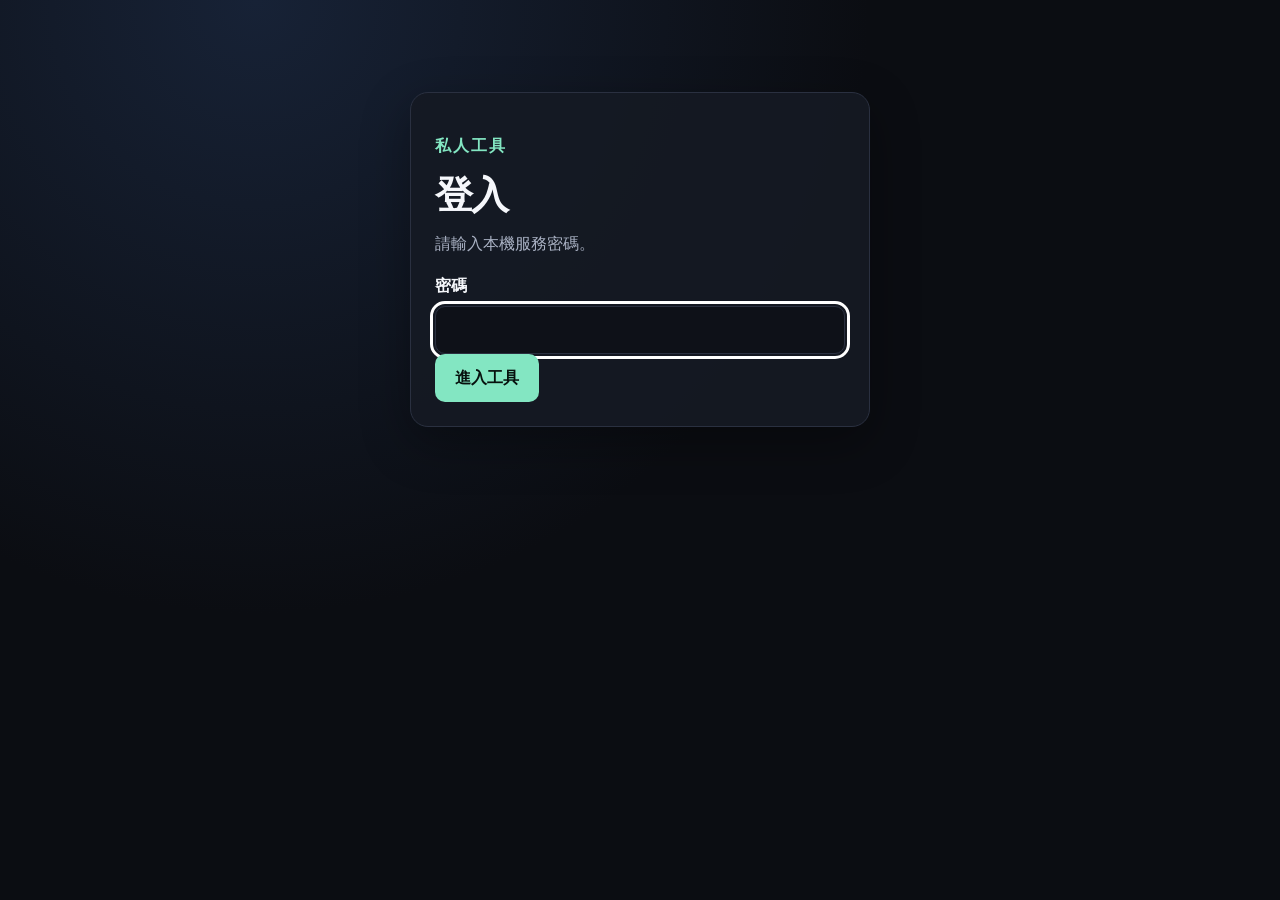
==== frontend/login.html @ b808dbd3 "feat: split static frontend and local API" ====
<!doctype html>
<html lang="zh-Hant">
<head>
  <meta charset="utf-8">
  <meta name="viewport" content="width=device-width,initial-scale=1">
  <title>登入｜YouTube 歌曲轉調工具</title>
  <link rel="stylesheet" href="styles.css">
</head>
<body><main class="shell narrow">
  <section class="card">
    <p class="eyebrow">私人工具</p>
    <h1>登入</h1>
    <p class="muted">請輸入本機服務密碼。</p>
    <form id="login-form">
      <label for="password">密碼</label>
      <input id="password" name="password" type="password" required autofocus autocomplete="current-password">
      <button type="submit">進入工具</button>
    </form>
    <p id="login-status" class="status hidden" role="alert" aria-live="polite"></p>
  </section>
</main>
<script src="config.js"></script>
<script src="auth.js" defer></script>
</body>
</html>
---- frontend/styles.css ----
:root { color-scheme:dark; --bg:#0b0d12; --card:#151923; --line:#2a3040; --text:#f5f7fb; --muted:#aab2c4; --accent:#83e6c2; --danger:#ff9a9a; }
* { box-sizing:border-box; }
body { margin:0; min-height:100vh; background:radial-gradient(circle at 20% 0,#172236 0,var(--bg) 45%); color:var(--text); font:16px/1.6 system-ui,-apple-system,sans-serif; }
.shell { width:min(900px,calc(100% - 32px)); margin:0 auto; padding:64px 0; }
.narrow { width:min(460px,calc(100% - 32px)); }
.page-header { display:flex; align-items:flex-start; justify-content:space-between; gap:24px; }
h1 { margin:.1em 0; font-size:clamp(2rem,7vw,4rem); line-height:1.05; letter-spacing:-.04em; }
.narrow h1 { font-size:2.4rem; }
.eyebrow { color:var(--accent); font-weight:700; letter-spacing:.12em; text-transform:uppercase; }
.lede,.muted,.notice { color:var(--muted); }
.card,.status { margin-top:28px; padding:24px; background:color-mix(in srgb,var(--card) 92%,transparent); border:1px solid var(--line); border-radius:18px; box-shadow:0 16px 50px #0005; }
label { display:block; margin-bottom:8px; font-weight:700; }
.input-row { display:grid; grid-template-columns:1fr auto; gap:12px; }
input,button { min-height:48px; border-radius:10px; border:1px solid var(--line); font:inherit; }
input { width:100%; padding:0 14px; background:#0e1118; color:var(--text); }
button { padding:0 20px; border:0; background:var(--accent); color:#07110e; font-weight:800; cursor:pointer; }
button:focus-visible,input:focus-visible { outline:3px solid #fff; outline-offset:2px; }
button:disabled { cursor:wait; opacity:.5; }
.secondary { background:#222a37; color:var(--text); border:1px solid var(--line); }
.compact { min-height:40px; margin-top:16px; white-space:nowrap; }
.notice { margin:14px 0 0; font-size:.88rem; }
.error { color:var(--danger); }
.success { border-color:var(--accent); }
.hidden { display:none; }
.song-head { display:grid; grid-template-columns:160px 1fr; gap:20px; align-items:center; }
.song-head img { display:block; width:160px; aspect-ratio:16/9; object-fit:cover; border-radius:12px; }
h2 { margin:0; line-height:1.25; }
.song-head p { margin:.35rem 0; }
.key-summary { display:grid; grid-template-columns:repeat(2,1fr); gap:12px; margin:24px 0 8px; }
.key-summary div { padding:16px; border:1px solid var(--line); border-radius:12px; }
.key-summary span,.key-summary strong { display:block; }
.key-summary span { color:var(--muted); font-size:.85rem; }
.key-summary strong { font-size:1.35rem; }
.shift-grid { display:grid; grid-template-columns:repeat(2,1fr); gap:10px; margin-top:24px; }
.shift-button { display:flex; justify-content:space-between; align-items:center; gap:12px; background:#222a37; color:var(--text); border:1px solid var(--line); text-align:left; }
.shift-button:hover { border-color:var(--accent); }
.downloads { display:grid; gap:10px; margin-top:20px; }
.download { display:block; width:100%; padding:13px 16px; background:var(--accent); color:#07110e; font-weight:800; text-align:center; }
@media (max-width:640px) { .shell { padding:36px 0; } .page-header { display:block; } .input-row { grid-template-columns:1fr; } button { width:100%; } .compact { width:auto; } }
@media (max-width:640px) { .song-head { grid-template-columns:1fr; } .song-head img { width:100%; } .shift-grid { grid-template-columns:1fr; } }
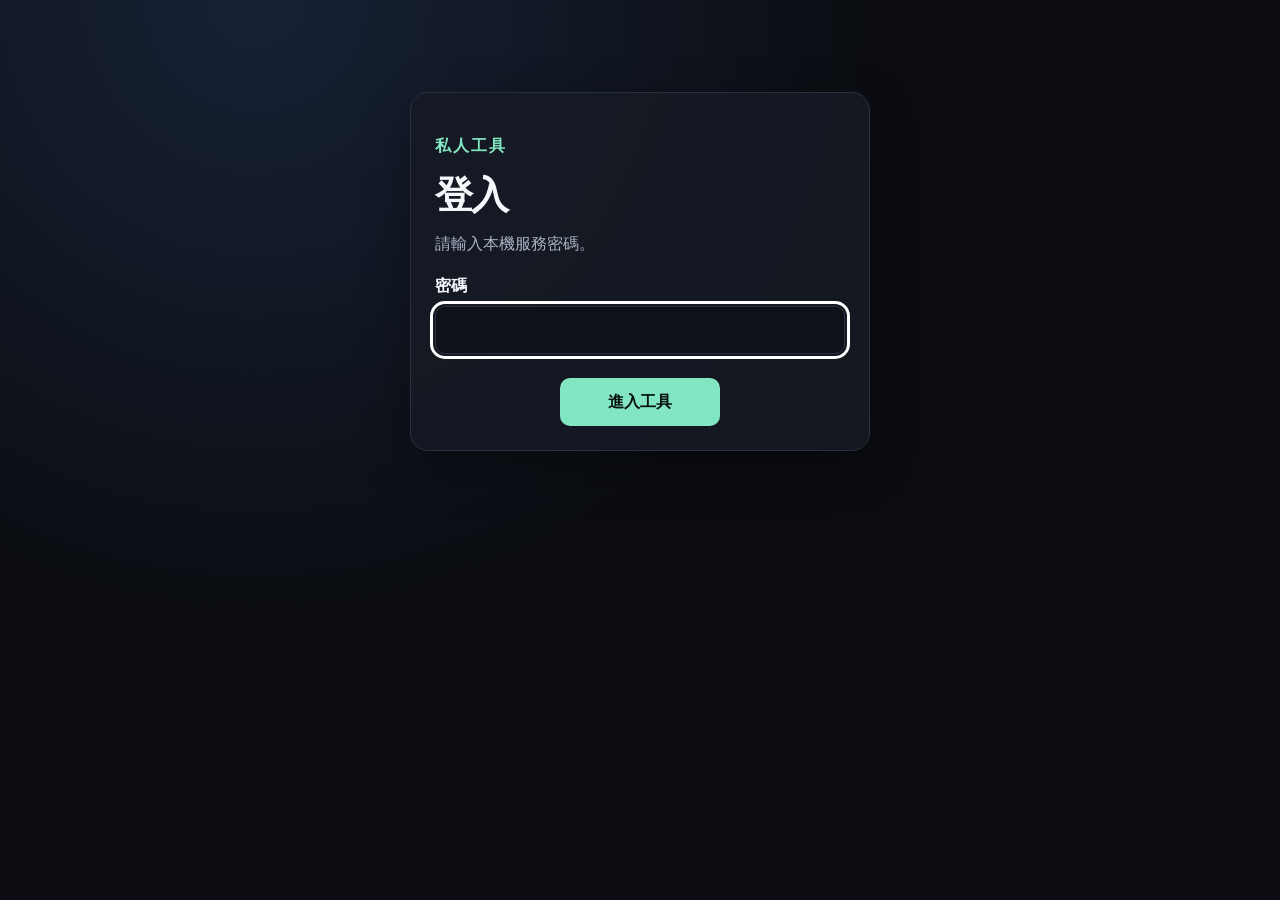
==== commit 57e83b24: "refactor: prepare extensible audio pipeline" ====
--- a/frontend/login.html
+++ b/frontend/login.html
@@ -14,7 +14,7 @@
     <form id="login-form">
       <label for="password">密碼</label>
       <input id="password" name="password" type="password" required autofocus autocomplete="current-password">
-      <button type="submit">進入工具</button>
+      <button class="login-submit" type="submit">進入工具</button>
     </form>
     <p id="login-status" class="status hidden" role="alert" aria-live="polite"></p>
   </section>
--- a/frontend/styles.css
+++ b/frontend/styles.css
@@ -16,11 +16,21 @@
 button { padding:0 20px; border:0; background:var(--accent); color:#07110e; font-weight:800; cursor:pointer; }
 button:focus-visible,input:focus-visible { outline:3px solid #fff; outline-offset:2px; }
 button:disabled { cursor:wait; opacity:.5; }
+.login-submit { display:block; min-width:160px; margin:24px auto 0; }
 .secondary { background:#222a37; color:var(--text); border:1px solid var(--line); }
 .compact { min-height:40px; margin-top:16px; white-space:nowrap; }
 .notice { margin:14px 0 0; font-size:.88rem; }
 .error { color:var(--danger); }
 .success { border-color:var(--accent); }
+.progress-head { display:flex; align-items:center; justify-content:space-between; gap:16px; }
+.progress-head strong { color:var(--accent); font-variant-numeric:tabular-nums; }
+.progress-track { height:10px; margin-top:12px; overflow:hidden; background:#0e1118; border:1px solid var(--line); border-radius:999px; }
+.progress-track span { display:block; width:0; height:100%; background:linear-gradient(90deg,var(--accent),#b4f4dd); border-radius:inherit; transition:width .25s ease; }
+.processing-status { display:flex; align-items:center; gap:14px; }
+.processing-status > span:last-child { display:grid; }
+.processing-status small { margin-top:2px; color:var(--muted); }
+.processing-spinner { width:28px; height:28px; flex:0 0 28px; border:3px solid var(--line); border-top-color:var(--accent); border-radius:50%; animation:processing-spin .8s linear infinite; }
+@keyframes processing-spin { to { transform:rotate(360deg); } }
 .hidden { display:none; }
 .song-head { display:grid; grid-template-columns:160px 1fr; gap:20px; align-items:center; }
 .song-head img { display:block; width:160px; aspect-ratio:16/9; object-fit:cover; border-radius:12px; }
@@ -31,10 +41,35 @@
 .key-summary span,.key-summary strong { display:block; }
 .key-summary span { color:var(--muted); font-size:.85rem; }
 .key-summary strong { font-size:1.35rem; }
-.shift-grid { display:grid; grid-template-columns:repeat(2,1fr); gap:10px; margin-top:24px; }
-.shift-button { display:flex; justify-content:space-between; align-items:center; gap:12px; background:#222a37; color:var(--text); border:1px solid var(--line); text-align:left; }
+.bitrate-picker { margin:22px 0 0; padding:0; border:0; }
+.bitrate-picker legend { margin-bottom:9px; font-weight:700; }
+.bitrate-options { display:grid; grid-template-columns:repeat(3,1fr); gap:10px; }
+.bitrate-option { display:flex; min-width:0; margin:0; padding:12px 14px; align-items:center; gap:10px; background:#10141d; border:1px solid var(--line); border-radius:12px; cursor:pointer; }
+.bitrate-option:has(input:checked) { background:color-mix(in srgb,var(--accent) 12%,#10141d); border-color:var(--accent); }
+.bitrate-option input { width:18px; min-height:18px; margin:0; accent-color:var(--accent); }
+.bitrate-option span,.bitrate-option strong,.bitrate-option small { display:block; }
+.bitrate-option strong { line-height:1.25; }
+.bitrate-option small { margin-top:2px; color:var(--muted); font-size:.78rem; white-space:nowrap; }
+.shift-grid { display:grid; grid-template-columns:repeat(7,minmax(0,1fr)); gap:8px; margin-top:24px; }
+.shift-option { display:grid; grid-template-rows:40px 56px; gap:7px; min-width:0; }
+.shift-label { display:flex; align-items:flex-end; justify-content:center; color:var(--muted); font-size:.78rem; line-height:1.2; text-align:center; }
+.shift-button { display:flex; width:100%; min-width:0; min-height:56px; padding:7px 5px; justify-content:center; align-items:center; background:#222a37; color:var(--text); border:1px solid var(--line); text-align:center; }
+.shift-button strong { font-size:clamp(.75rem,1.4vw,1rem); line-height:1.2; }
+.shift-button-label { display:none; }
 .shift-button:hover { border-color:var(--accent); }
+.shift-button.is-original { background:color-mix(in srgb,var(--accent) 18%,#222a37); border-color:var(--accent); }
 .downloads { display:grid; gap:10px; margin-top:20px; }
 .download { display:block; width:100%; padding:13px 16px; background:var(--accent); color:#07110e; font-weight:800; text-align:center; }
 @media (max-width:640px) { .shell { padding:36px 0; } .page-header { display:block; } .input-row { grid-template-columns:1fr; } button { width:100%; } .compact { width:auto; } }
-@media (max-width:640px) { .song-head { grid-template-columns:1fr; } .song-head img { width:100%; } .shift-grid { grid-template-columns:1fr; } }
+@media (max-width:640px) {
+  .song-head { grid-template-columns:1fr; }
+  .song-head img { width:100%; }
+  .bitrate-options { grid-template-columns:1fr; }
+  .shift-grid { grid-template-columns:1fr; gap:10px; overflow:visible; padding-bottom:0; }
+  .shift-option { display:block; }
+  .shift-label { display:none; }
+  .shift-button { min-height:48px; padding:0 20px; justify-content:space-between; gap:12px; text-align:left; }
+  .shift-button-label { display:inline; font-weight:400; }
+  .shift-button strong { font-size:1rem; }
+}
+@media (prefers-reduced-motion:reduce) { .processing-spinner { animation-duration:1.8s; } }
